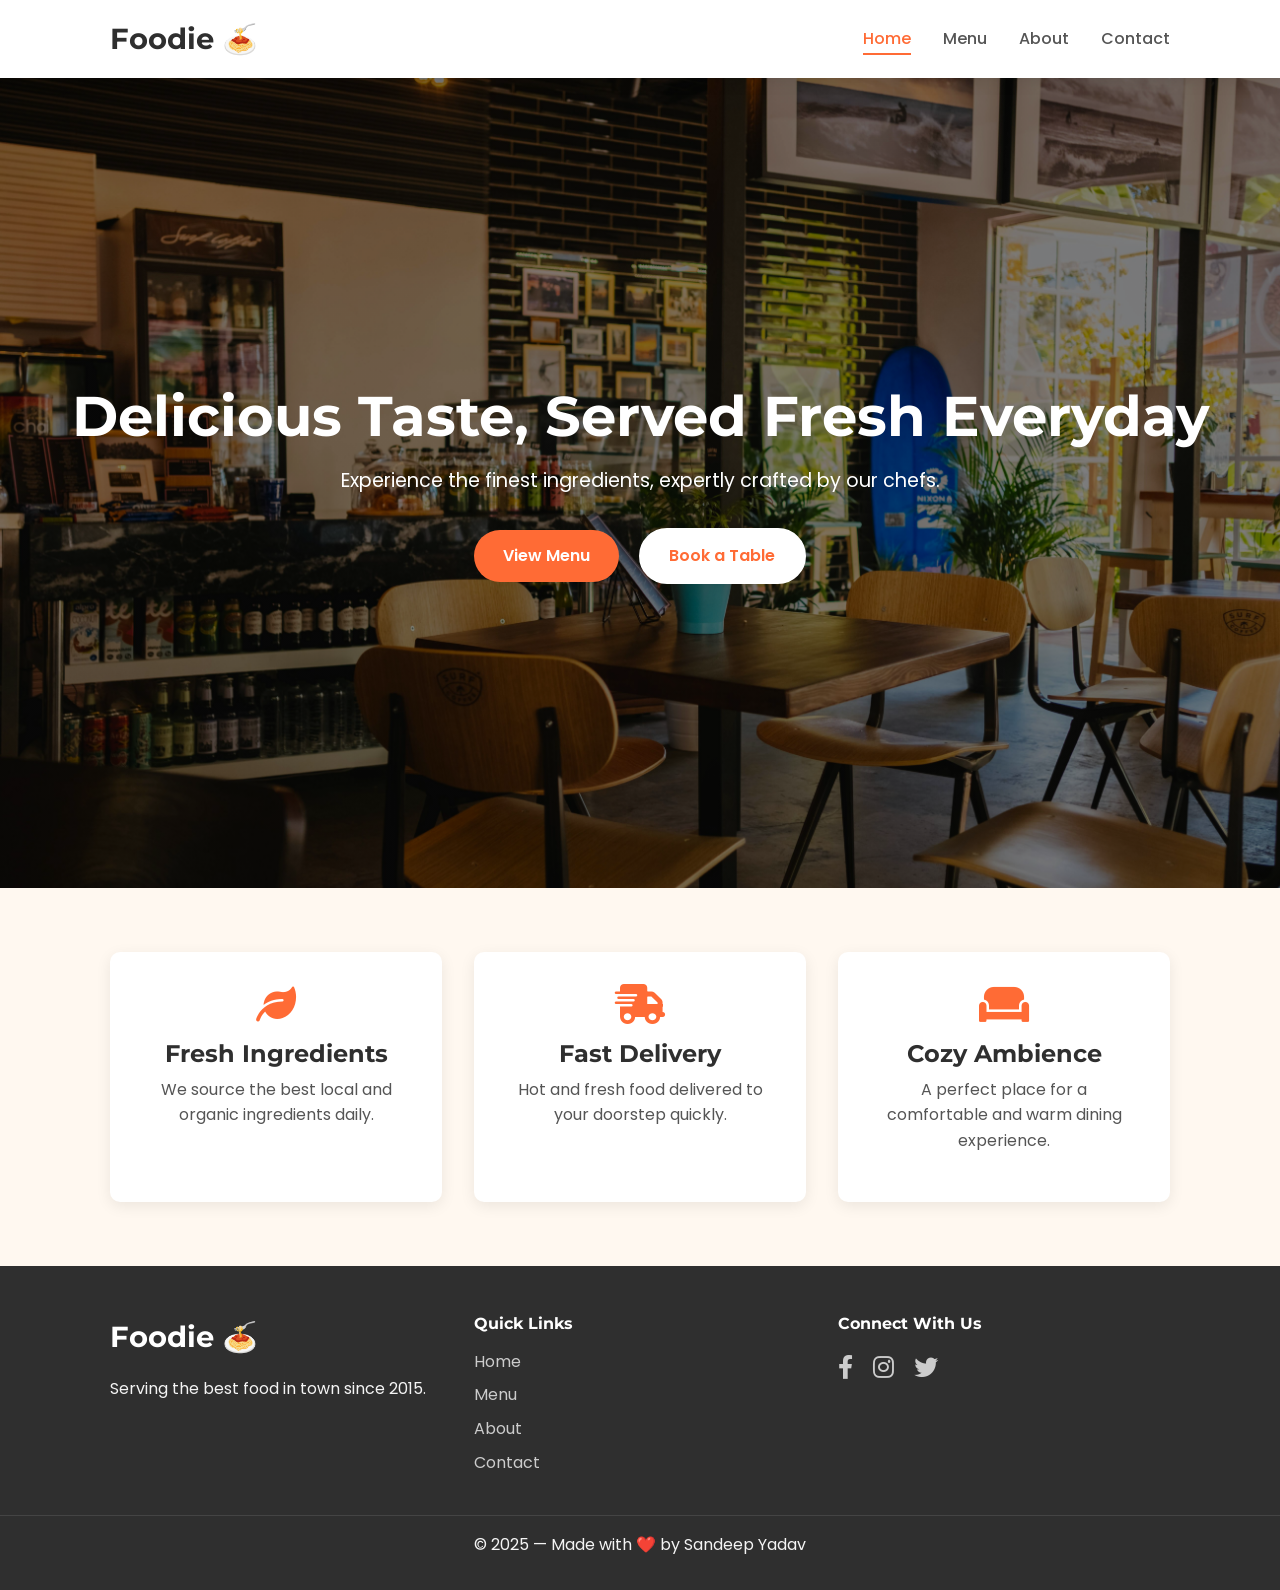
==== index.html @ f9936b8d "Add files via upload" ====
<!DOCTYPE html>
<html lang="en">

<head>
    <meta charset="UTF-8">
    <meta name="viewport" content="width=device-width, initial-scale=1.0">
    <title>Foodie - Delicious Taste, Served Fresh</title>
    <link rel="stylesheet" href="style.css">
    <link rel="stylesheet" href="https://cdnjs.cloudflare.com/ajax/libs/font-awesome/6.0.0-beta3/css/all.min.css">
    <link
        href="https://fonts.googleapis.com/css2?family=Poppins:wght@300;400;600;700&family=Montserrat:wght@700&display=swap"
        rel="stylesheet">
</head>

<body>

    <header class="navbar fixed-top">
        <nav class="container">
            <a href="index.html" class="logo">Foodie 🍝</a>

            <input type="checkbox" id="nav-toggle" class="nav-toggle" hidden>
            <label for="nav-toggle" class="hamburger-menu">
                <span></span>
                <span></span>
                <span></span>
            </label>

            <ul class="nav-links">
                <li><a href="index.html" class="active">Home</a></li>
                <li><a href="menu.html">Menu</a></li>
                <li><a href="about.html">About</a></li>
                <li><a href="contact.html">Contact</a></li>
            </ul>
        </nav>
    </header>

    <main>
        <section class="hero">
            <div class="hero-content">
                <h1>Delicious Taste, Served Fresh Everyday</h1>
                <p>Experience the finest ingredients, expertly crafted by our chefs.</p>
                <div class="hero-buttons">
                    <a href="menu.html" class="btn btn-primary">View Menu</a>
                    <a href="contact.html" class="btn btn-secondary">Book a Table</a>
                </div>
            </div>
        </section>

        <section class="highlights">
            <div class="container">
                <div class="highlights-grid">
                    <div class="highlight-card">
                        <i class="fas fa-leaf"></i>
                        <h3>Fresh Ingredients</h3>
                        <p>We source the best local and organic ingredients daily.</p>
                    </div>
                    <div class="highlight-card">
                        <i class="fas fa-truck-fast"></i>
                        <h3>Fast Delivery</h3>
                        <p>Hot and fresh food delivered to your doorstep quickly.</p>
                    </div>
                    <div class="highlight-card">
                        <i class="fas fa-couch"></i>
                        <h3>Cozy Ambience</h3>
                        <p>A perfect place for a comfortable and warm dining experience.</p>
                    </div>
                </div>
            </div>
        </section>
    </main>

    <footer class="footer">
        <div class="container footer-content">
            <div class="footer-section">
                <a href="index.html" class="logo">Foodie 🍝</a>
                <p>Serving the best food in town since 2015.</p>
            </div>
            <div class="footer-section">
                <h4>Quick Links</h4>
                <ul>
                    <li><a href="index.html">Home</a></li>
                    <li><a href="menu.html">Menu</a></li>
                    <li><a href="about.html">About</a></li>
                    <li><a href="contact.html">Contact</a></li>
                </ul>
            </div>
            <div class="footer-section">
                <h4>Connect With Us</h4>
                <div class="social-icons">
                    <a href="#"><i class="fab fa-facebook-f"></i></a>
                    <a href="#"><i class="fab fa-instagram"></i></a>
                    <a href="#"><i class="fab fa-twitter"></i></a>
                </div>
            </div>
        </div>
        <div class="footer-bottom">
            <p>© 2025 — Made with ❤️ by Sandeep Yadav</p>
        </div>
    </footer>

</body>

</html>
---- style.css ----
/* ======== 0. GLOBAL STYLES & VARIABLES ======== */
:root {
    --primary-color: #FF6B35;
    /* Warm Orange */
    --secondary-color: #F7C59F;
    /* Light Peach */
    --dark-color: #2F2F2F;
    /* Dark Grey */
    --text-color: #555;
    --light-bg: #FFF8F0;
    /* Off-white */
    --white: #FFFFFF;
    --font-heading: 'Montserrat', sans-serif;
    --font-body: 'Poppins', sans-serif;
    --shadow: 0 4px 15px rgba(0, 0, 0, 0.08);
}

* {
    margin: 0;
    padding: 0;
    box-sizing: border-box;
}

html {
    scroll-behavior: smooth;
}

body {
    font-family: var(--font-body);
    color: var(--text-color);
    line-height: 1.6;
    background: var(--white);
}

.container {
    max-width: 1100px;
    margin: 0 auto;
    padding: 0 20px;
}

h1,
h2,
h3,
h4 {
    font-family: var(--font-heading);
    color: var(--dark-color);
    line-height: 1.2;
}

h1 {
    font-size: 3rem;
}

h2 {
    font-size: 2.2rem;
}

h3 {
    font-size: 1.5rem;
}

p {
    margin-bottom: 1rem;
}

a {
    text-decoration: none;
    color: var(--primary-color);
}

img {
    max-width: 100%;
    height: auto;
    border-radius: 8px;
}

.section-title {
    text-align: center;
    margin-bottom: 3rem;
}

/* ======== 1. UTILITIES (Buttons) ======== */
.btn {
    display: inline-block;
    padding: 0.8rem 1.8rem;
    border-radius: 50px;
    font-weight: 600;
    transition: all 0.3s ease;
    border: none;
    cursor: pointer;
}

.btn-primary {
    background: var(--primary-color);
    color: var(--white);
}

.btn-primary:hover {
    background: #e05c2e;
    transform: translateY(-2px);
    box-shadow: 0 5px 10px rgba(255, 107, 53, 0.3);
}

.btn-secondary {
    background: var(--white);
    color: var(--primary-color);
    border: 2px solid var(--white);
}

.btn-secondary:hover {
    background: transparent;
    color: var(--white);
}

.btn-sm {
    padding: 0.5rem 1rem;
    font-size: 0.9rem;
    background: var(--secondary-color);
    color: var(--dark-color);
}

.btn-sm:hover {
    background: var(--primary-color);
    color: var(--white);
}


/* ======== 2. NAVBAR ======== */
.navbar {
    background: var(--white);
    box-shadow: var(--shadow);
    padding: 1rem 0;
    position: sticky;
    /* fixed-top class se fixed karein */
    top: 0;
    width: 100%;
    z-index: 1000;
}

.navbar.fixed-top {
    position: sticky;
}

.navbar .container {
    display: flex;
    justify-content: space-between;
    align-items: center;
}

.logo {
    font-family: var(--font-heading);
    font-size: 1.8rem;
    font-weight: 700;
    color: var(--dark-color);
}

.nav-links {
    display: flex;
    list-style: none;
    align-items: center;
}

.nav-links li {
    margin-left: 2rem;
}

.nav-links a {
    color: var(--text-color);
    font-weight: 500;
    position: relative;
    padding-bottom: 5px;
}

/* Underline hover effect */
.nav-links a::after {
    content: '';
    position: absolute;
    bottom: 0;
    left: 0;
    width: 0;
    height: 2px;
    background: var(--primary-color);
    transition: width 0.3s ease;
}

.nav-links a:hover::after,
.nav-links a.active::after {
    width: 100%;
}

.nav-links a.active {
    color: var(--primary-color);
}

.hamburger-menu {
    display: none;
    /* Mobile only */
    cursor: pointer;
    flex-direction: column;
    gap: 4px;
}

.hamburger-menu span {
    display: block;
    width: 25px;
    height: 3px;
    background: var(--dark-color);
    border-radius: 3px;
    transition: all 0.3s ease;
}

.nav-toggle {
    display: none;
}

/* ======== 3. FOOTER ======== */
.footer {
    background: var(--dark-color);
    color: #f4f4f4;
    padding-top: 3rem;
}

.footer-content {
    display: grid;
    grid-template-columns: repeat(auto-fit, minmax(200px, 1fr));
    gap: 2rem;
    padding-bottom: 2rem;
}

.footer-section .logo {
    color: var(--white);
    margin-bottom: 1rem;
    display: inline-block;
}

.footer-section h4 {
    color: var(--white);
    margin-bottom: 1rem;
}

.footer-section ul {
    list-style: none;
}

.footer-section ul li {
    margin-bottom: 0.5rem;
}

.footer-section ul a {
    color: #ccc;
    transition: color 0.3s ease;
}

.footer-section ul a:hover {
    color: var(--primary-color);
}

.social-icons a {
    color: #ccc;
    font-size: 1.5rem;
    margin-right: 1rem;
    transition: color 0.3s ease;
}

.social-icons a:hover {
    color: var(--primary-color);
}

.footer-bottom {
    text-align: center;
    padding: 1rem 0;
    border-top: 1px solid #444;
}

/* ======== 4. HOME PAGE: HERO ======== */
.hero {
    min-height: 90vh;
    /* Parallax Effect */
    background-image: linear-gradient(rgba(0, 0, 0, 0.5), rgba(0, 0, 0, 0.5)), url('assets/images.jpg');
    background-attachment: fixed;
    background-position: center;
    background-repeat: no-repeat;
    background-size: cover;

    display: flex;
    justify-content: center;
    align-items: center;
    text-align: center;
    color: var(--white);
    padding: 0 20px;
}

.hero-content {
    /* Fade-in animation */
    animation: fadeInUp 1s ease-out;
}

.hero h1 {
    font-size: 3.5rem;
    color: var(--white);
    margin-bottom: 1rem;
}

.hero p {
    font-size: 1.2rem;
    margin-bottom: 2rem;
}

.hero-buttons .btn {
    margin: 0 0.5rem;
}

/* ======== 5. HOME PAGE: HIGHLIGHTS ======== */
.highlights {
    padding: 4rem 0;
    background: var(--light-bg);
}

.highlights-grid {
    display: grid;
    grid-template-columns: repeat(auto-fit, minmax(250px, 1fr));
    gap: 2rem;
}

.highlight-card {
    background: var(--white);
    padding: 2rem;
    text-align: center;
    border-radius: 10px;
    box-shadow: var(--shadow);
    transition: transform 0.3s ease, box-shadow 0.3s ease;
}

.highlight-card:hover {
    transform: translateY(-10px);
    box-shadow: 0 10px 20px rgba(0, 0, 0, 0.1);
}

.highlight-card i {
    font-size: 2.5rem;
    color: var(--primary-color);
    margin-bottom: 1rem;
}

.highlight-card h3 {
    margin-bottom: 0.5rem;
}

/* ======== 6. COMMON: PAGE HEADER ======== */
.page-header {
    background: var(--light-bg);
    padding: 4rem 0;
    text-align: center;
    margin-top: 60px;
    /* Adjust for fixed navbar height */
}

.page-header h1 {
    animation: fadeInUp 0.8s ease-out;
}

/* ======== 7. MENU PAGE ======== */
.menu-page {
    padding: 4rem 0;
}

.menu-filters {
    text-align: center;
    margin-bottom: 3rem;
}

.filter-btn {
    display: inline-block;
    padding: 0.6rem 1.5rem;
    margin: 0.3rem;
    background: var(--light-bg);
    color: var(--text-color);
    border-radius: 25px;
    cursor: pointer;
    font-weight: 500;
    transition: all 0.3s ease;
}

.filter-btn:hover {
    background: var(--secondary-color);
}

/* Style for active filter */
.menu-filters input[type="radio"]:checked+.filter-btn {
    background: var(--primary-color);
    color: var(--white);
    box-shadow: 0 4px 10px rgba(255, 107, 53, 0.3);
}

.menu-grid {
    display: grid;
    grid-template-columns: repeat(3, 1fr);
    gap: 2rem;
}

.dish-card {
    background: var(--white);
    border-radius: 10px;
    box-shadow: var(--shadow);
    overflow: hidden;
    transition: transform 0.3s ease, box-shadow 0.3s ease;
}

.dish-card:hover {
    transform: translateY(-5px);
    box-shadow: 0 10px 20px rgba(0, 0, 0, 0.1);
}

.dish-card img {
    width: 100%;
    height: 200px;
    object-fit: cover;
    border-radius: 10px 10px 0 0;
    transition: transform 0.3s ease;
}

.dish-card:hover img {
    transform: scale(1.05);
}

.dish-info {
    padding: 1.5rem;
}

.dish-info h3 {
    margin-bottom: 0.5rem;
}

.dish-info p {
    font-size: 0.9rem;
    margin-bottom: 1rem;
}

.dish-info .price {
    display: block;
    font-size: 1.2rem;
    font-weight: 700;
    color: var(--primary-color);
    margin-bottom: 1rem;
}

/* CSS Filter Logic */
#filter-all:checked~.menu-grid .dish-card {
    display: block;
}

#filter-starters:checked~.menu-grid .dish-card {
    display: none;
}

#filter-starters:checked~.menu-grid .dish-card[data-category="starters"] {
    display: block;
}

#filter-main:checked~.menu-grid .dish-card {
    display: none;
}

#filter-main:checked~.menu-grid .dish-card[data-category="main"] {
    display: block;
}

#filter-desserts:checked~.menu-grid .dish-card {
    display: none;
}

#filter-desserts:checked~.menu-grid .dish-card[data-category="desserts"] {
    display: block;
}

/* ======== 8. ABOUT PAGE ======== */
.about-story {
    padding: 4rem 0;
}

.about-grid {
    display: grid;
    grid-template-columns: 1fr 1fr;
    gap: 3rem;
    align-items: center;
}

.about-text {
    animation: fadeInRight 1s ease-out;
}

.about-image {
    animation: fadeInLeft 1s ease-out;
}

.stats {
    padding: 4rem 0;
    background: var(--primary-color);
}

.stats-grid {
    display: grid;
    grid-template-columns: repeat(4, 1fr);
    gap: 1rem;
    text-align: center;
    color: var(--white);
}

.stat-item h3 {
    font-size: 2.5rem;
    color: var(--white);
}

.team {
    padding: 4rem 0;
    background: var(--light-bg);
}

.team-grid {
    display: grid;
    grid-template-columns: repeat(3, 1fr);
    gap: 2rem;
}

.team-card {
    text-align: center;
    transition: transform 0.3s ease;
}

.team-card:hover {
    transform: scale(1.05);
}

.team-card img {
    width: 250px;
    height: 250px;
    object-fit: cover;
    border-radius: 50%;
    border: 5px solid var(--white);
    box-shadow: var(--shadow);
    margin-bottom: 1rem;
}

.team-card p {
    font-style: italic;
    color: var(--primary-color);
}

/* ======== 9. CONTACT PAGE ======== */
.contact-page {
    padding: 4rem 0;
}

.contact-grid {
    display: grid;
    grid-template-columns: 1fr 1fr;
    gap: 3rem;
}

.contact-info h3,
.contact-form-container h3 {
    margin-bottom: 1.5rem;
}

.contact-info p {
    display: flex;
    align-items: center;
    gap: 0.75rem;
    margin-bottom: 1.2rem;
}

.contact-info i {
    color: var(--primary-color);
    font-size: 1.2rem;
}

.map-embed {
    margin-top: 2rem;
    border-radius: 10px;
    overflow: hidden;
    box-shadow: var(--shadow);
}

.map-embed iframe {
    border: 0;
}

/* Floating Labels Form */
.form-group {
    position: relative;
    margin-bottom: 2rem;
}

.form-group input,
.form-group textarea {
    width: 100%;
    padding: 0.8rem 0.5rem;
    border: none;
    border-bottom: 2px solid #ccc;
    background: transparent;
    font-family: var(--font-body);
    font-size: 1rem;
    outline: none;
    position: relative;
    z-index: 1;
}

.form-group label {
    position: absolute;
    top: 0.8rem;
    left: 0.5rem;
    color: #aaa;
    transition: all 0.3s ease;
    z-index: 0;
}

.form-group input:focus,
.form-group textarea:focus {
    border-bottom-color: var(--primary-color);
}

/* Floating label animation */
.form-group input:focus+label,
.form-group input:not(:placeholder-shown)+label,
.form-group textarea:focus+label,
.form-group textarea:not(:placeholder-shown)+label {
    top: -1.2rem;
    left: 0;
    font-size: 0.9rem;
    color: var(--primary-color);
}

.contact-form .btn {
    width: 100%;
}

/* ======== 10. ANIMATIONS ======== */
@keyframes fadeInUp {
    from {
        opacity: 0;
        transform: translateY(30px);
    }

    to {
        opacity: 1;
        transform: translateY(0);
    }
}

@keyframes fadeInLeft {
    from {
        opacity: 0;
        transform: translateX(-30px);
    }

    to {
        opacity: 1;
        transform: translateX(0);
    }
}

@keyframes fadeInRight {
    from {
        opacity: 0;
        transform: translateX(30px);
    }

    to {
        opacity: 1;
        transform: translateX(0);
    }
}

/* ======== 11. RESPONSIVE DESIGN ======== */

@media (max-width: 992px) {

    .menu-grid,
    .team-grid {
        grid-template-columns: repeat(2, 1fr);
    }

    .stats-grid {
        grid-template-columns: repeat(2, 1fr);
        gap: 2rem;
    }

    .about-grid,
    .contact-grid {
        grid-template-columns: 1fr;
    }

    .about-image {
        text-align: center;
    }
}

@media (max-width: 768px) {
    h1 {
        font-size: 2.5rem;
    }

    .hero h1 {
        font-size: 2.8rem;
    }

    /* Hamburger Menu Logic */
    .nav-links {
        position: fixed;
        top: 0;
        right: 0;
        width: 70%;
        height: 100vh;
        background: var(--white);
        flex-direction: column;
        justify-content: flex-start;
        align-items: flex-start;
        padding: 6rem 2rem 2rem;
        transform: translateX(100%);
        transition: transform 0.3s ease-in-out;
        box-shadow: -5px 0 15px rgba(0, 0, 0, 0.1);
    }

    .nav-links li {
        margin: 1rem 0;
        width: 100%;
    }

    .nav-links a {
        display: block;
        padding: 0.5rem;
    }

    .hamburger-menu {
        display: flex;
        z-index: 1001;
        /* Must be above nav-links */
    }

    /* Toggle Nav */
    .nav-toggle:checked~.nav-links {
        transform: translateX(0);
    }

    /* Hamburger "X" animation */
    .nav-toggle:checked+.hamburger-menu span:nth-child(1) {
        transform: rotate(45deg) translate(5px, 5px);
    }

    .nav-toggle:checked+.hamburger-menu span:nth-child(2) {
        opacity: 0;
    }

    .nav-toggle:checked+.hamburger-menu span:nth-child(3) {
        transform: rotate(-45deg) translate(5px, -5px);
    }

    /* Page Layouts */
    .highlights-grid,
    .menu-grid,
    .team-grid {
        grid-template-columns: 1fr;
    }

    .footer-content {
        grid-template-columns: 1fr;
        text-align: center;
    }

    .social-icons {
        text-align: center;
    }
}
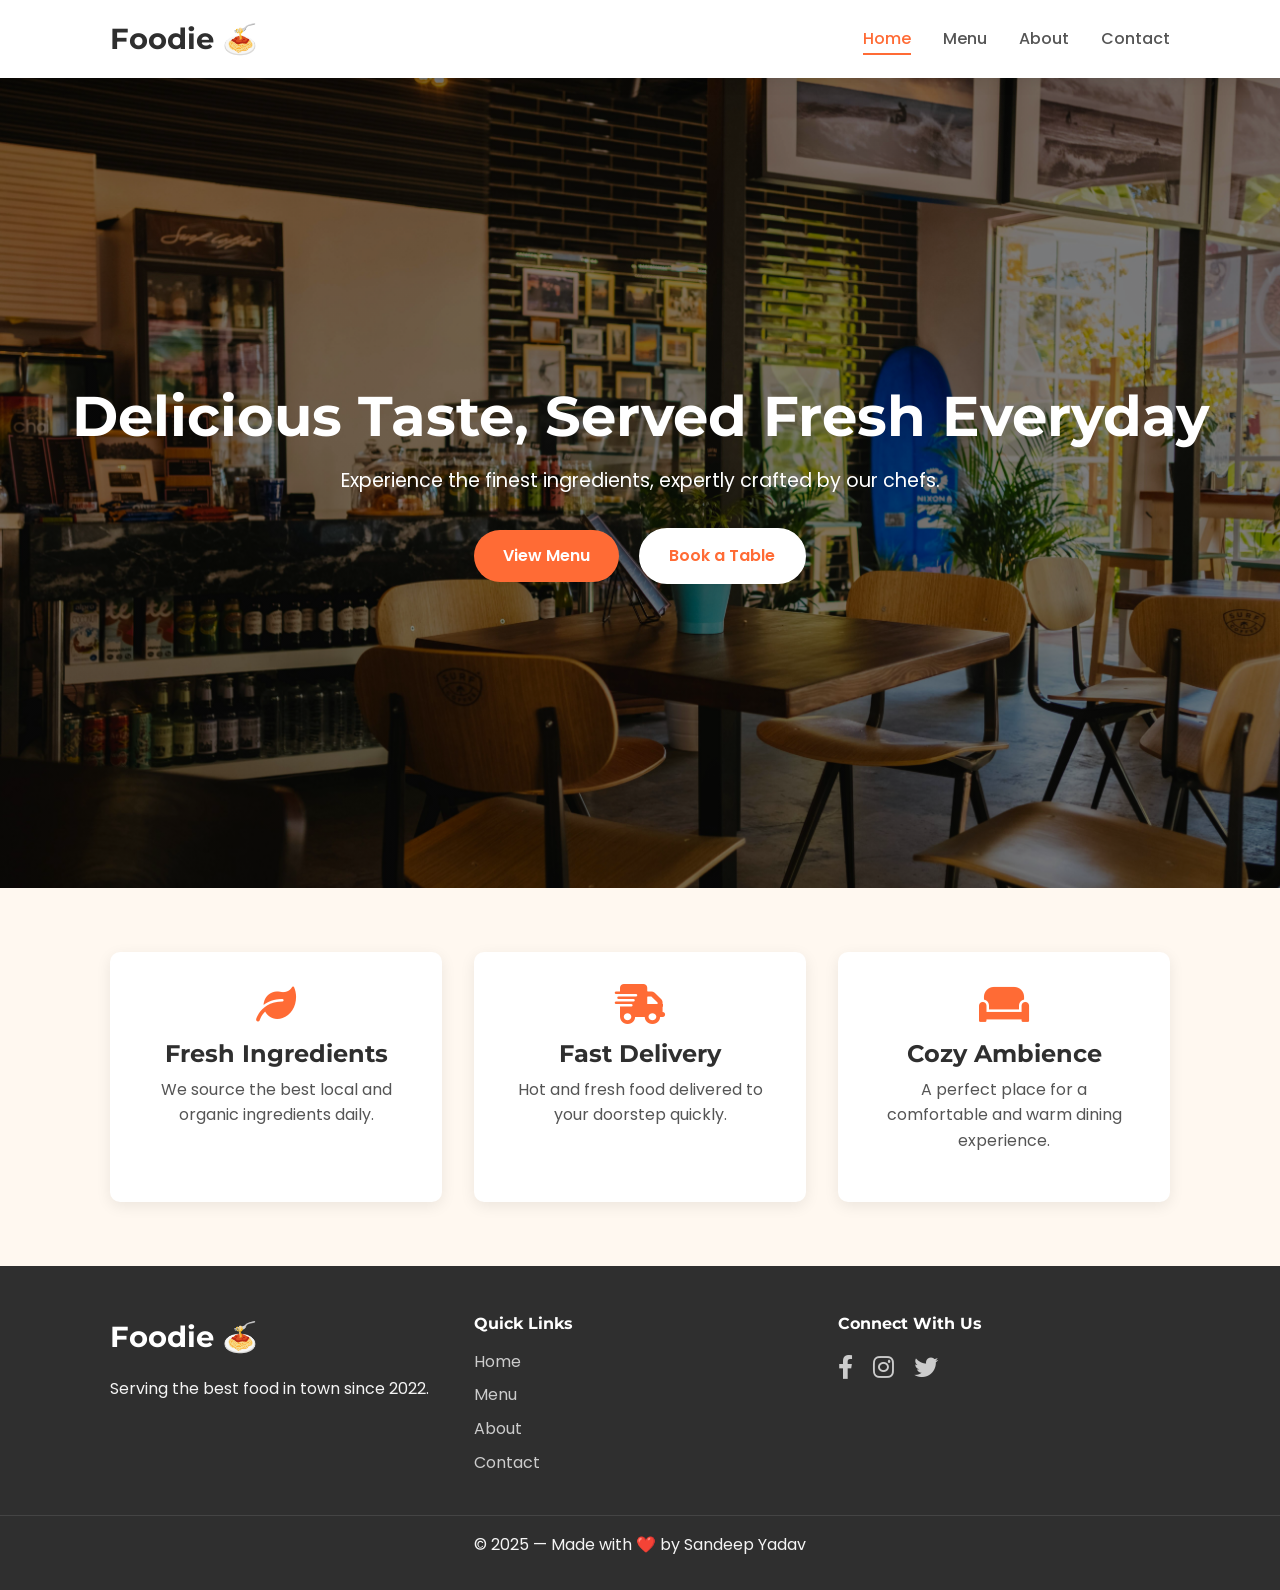
==== commit 620c3a16: "Fix footer year in index.html Updated footer year from 2022 to 2025." ====
--- a/index.html
+++ b/index.html
@@ -73,7 +73,7 @@
         <div class="container footer-content">
             <div class="footer-section">
                 <a href="index.html" class="logo">Foodie 🍝</a>
-                <p>Serving the best food in town since 2015.</p>
+                <p>Serving the best food in town since 2022.</p>
             </div>
             <div class="footer-section">
                 <h4>Quick Links</h4>
@@ -100,4 +100,5 @@
 
 </body>
 
-</html>+
+</html>
